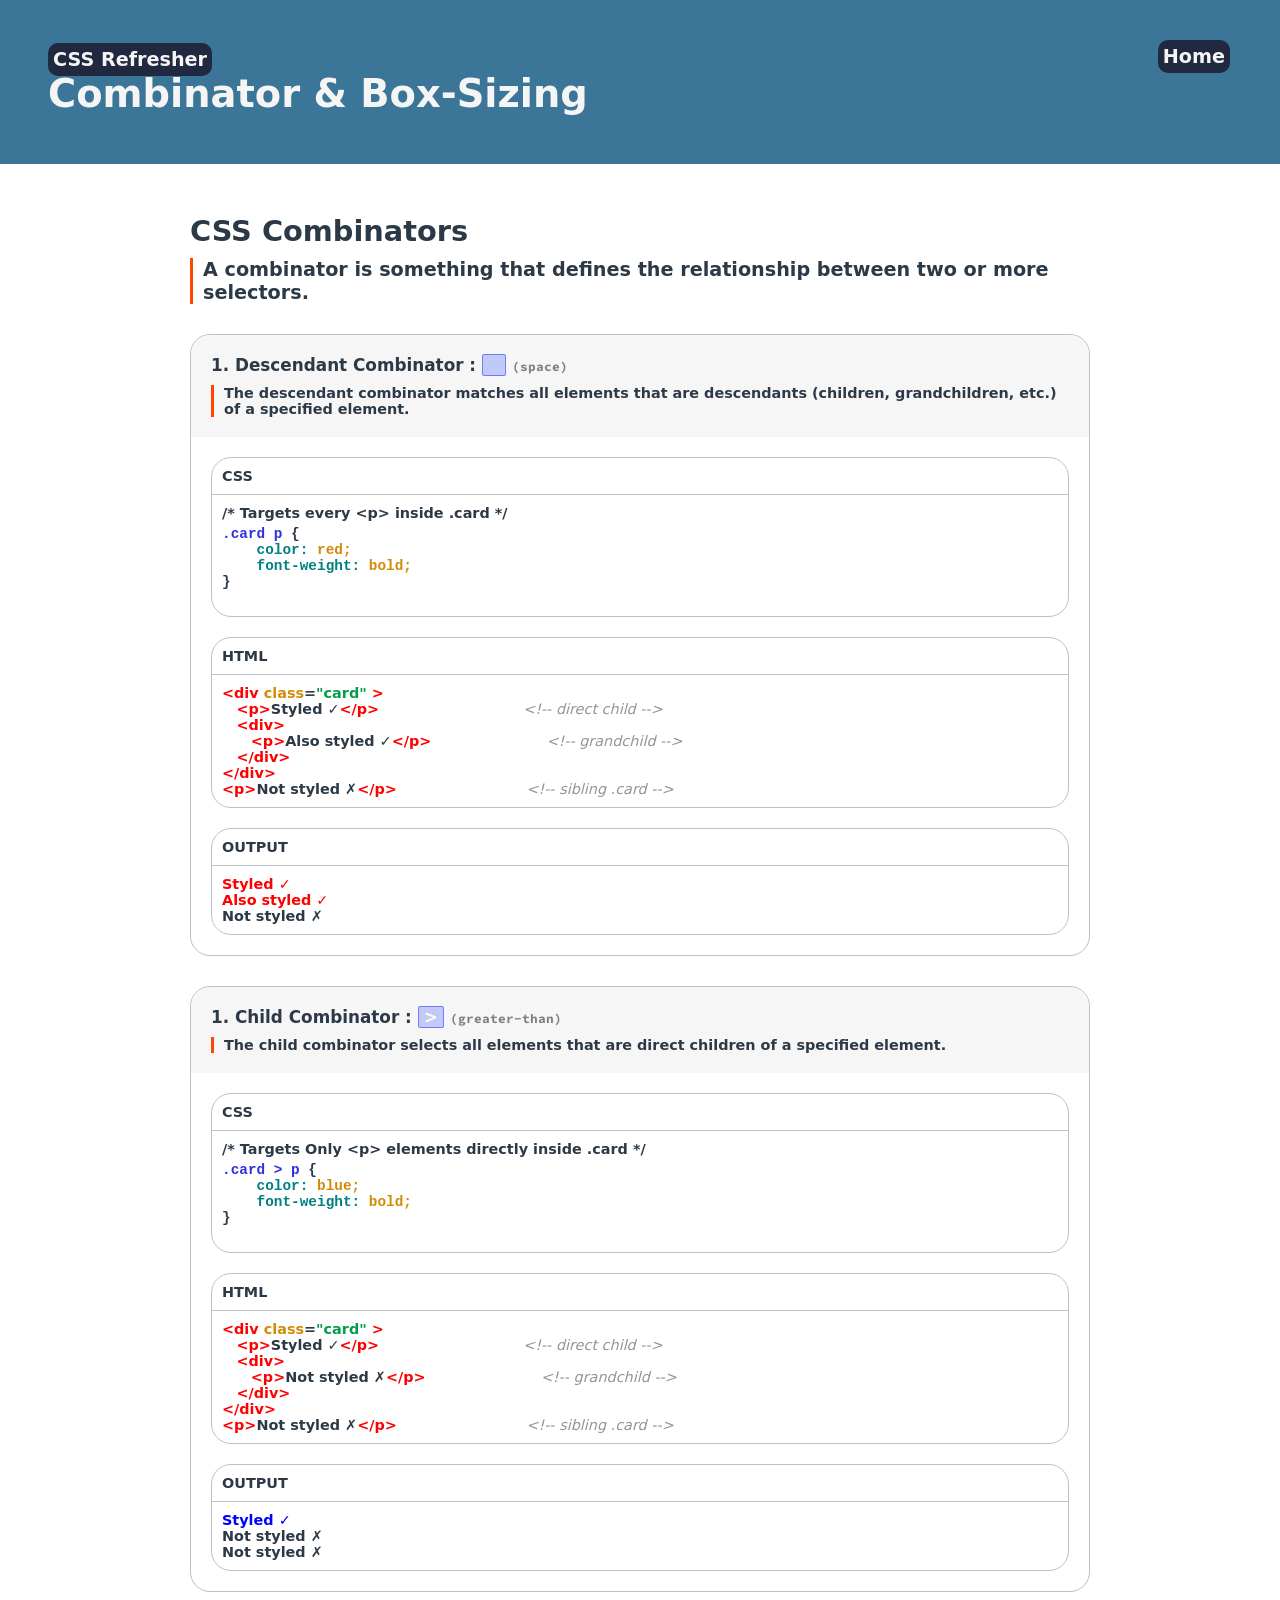
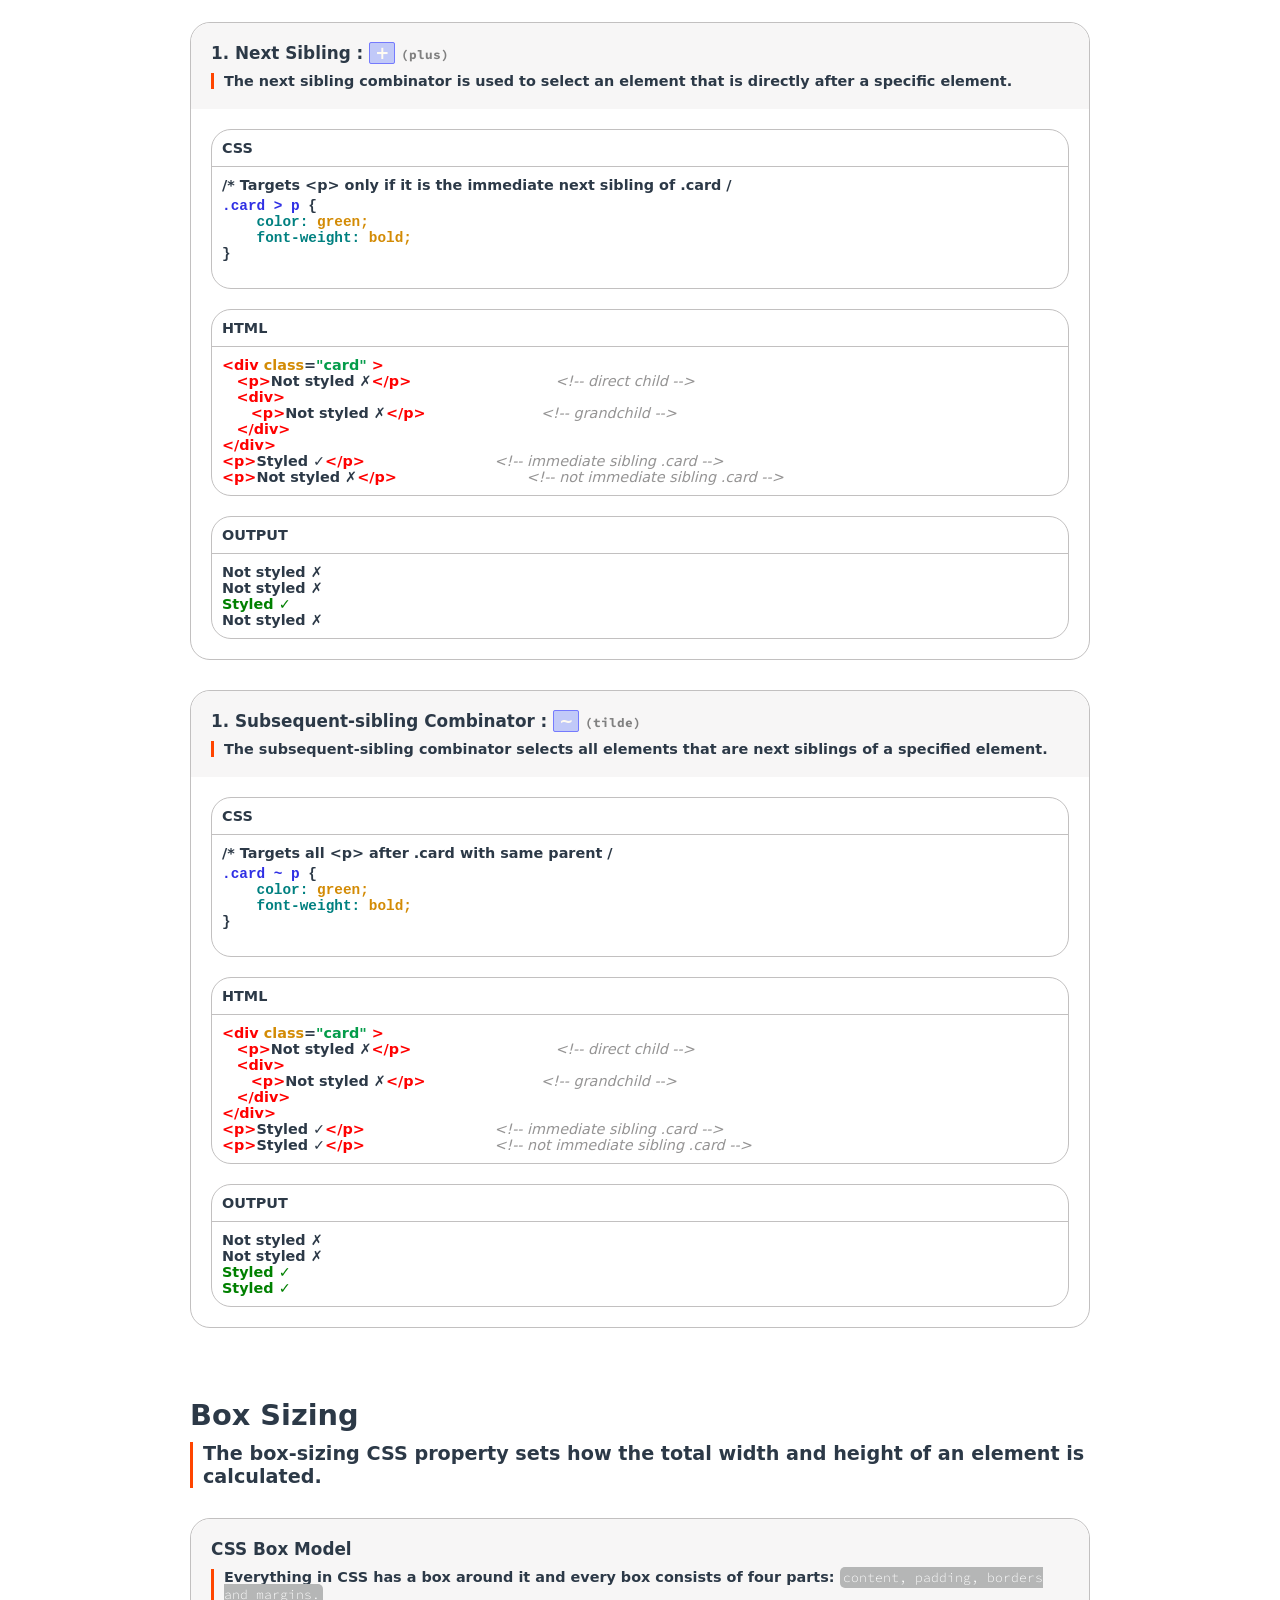
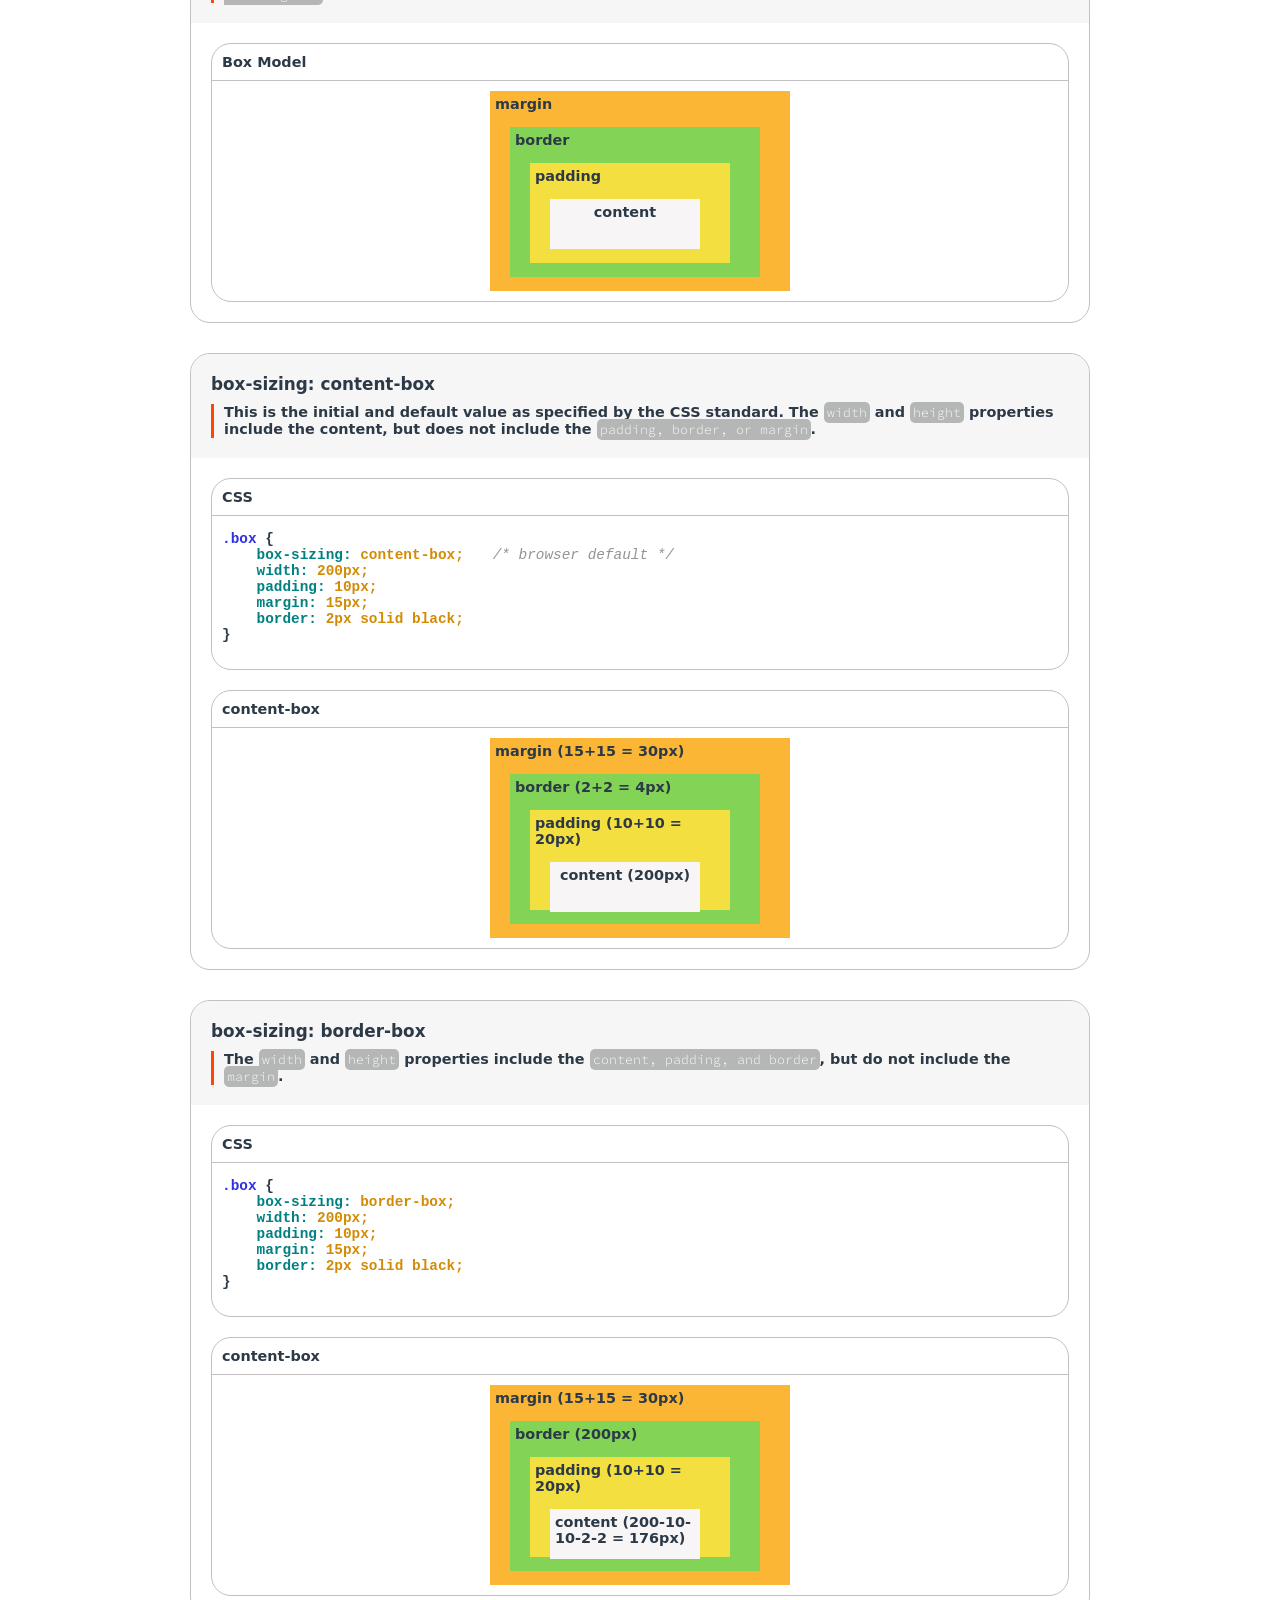
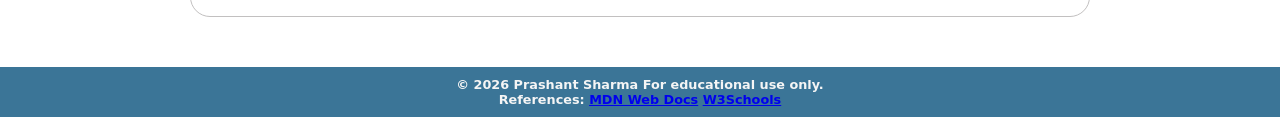
==== Combinator_BoxSizing/cbs_index.html @ 4449575c "Course Repo Starter Code" ====
<!DOCTYPE html>
<html lang="en">
<head>
    <meta charset="UTF-8">
    <meta name="viewport" content="width=device-width, initial-scale=1.0">
    <title>CSS-Refresher</title>
    <link rel="preconnect" href="https://fonts.googleapis.com">
    <link rel="preconnect" href="https://fonts.gstatic.com" crossorigin>
    <link href="https://fonts.googleapis.com/css2?family=Source+Code+Pro:ital,wght@0,200..900;1,200..900&display=swap" rel="stylesheet">
    <link rel="stylesheet" href="css/cbs_styles.css">
</head>
<body>
    <header>
        <div>
            <p><span class="badge">CSS Refresher</span></p>
        </div>
        <h1>Combinator &#38; Box-Sizing</h1>
    </header>

    <div>
        <p id="home-btn" class="badge"><a href="../index.html">Home</a></p>
    </div>

    <main>

        <!-- CSS Combinators -->
        <section>
            <div class="section-title">
                <h2>CSS Combinators</h2>
                <p class="define">
                    A combinator is something that defines the relationship between two or more selectors.
                </p>
            </div>

            <!-- Decendant Combinator -->
            <article class="content">
                <div class="article-title">
                    <h3>1. Descendant Combinator : <span class="symbol">&nbsp;&nbsp;</span> <span class="symbol-name">(space)</span></h3>
                    <p class="define">The descendant combinator matches all elements that are descendants (children, grandchildren, etc.) of a specified element.</p>
                </div>
                
                <div class="example">
                    <p class="example-title">
                        CSS
                    </p>
                    <div class="example-code">
                        <p>/* Targets every &lt;p&gt; inside .card */</p>
                        <pre>
<span class="selector">.card p </span>{
    <span class="prop">color:</span> <span class="val">red;</span>
    <span class="prop">font-weight:</span> <span class="val">bold;</span>
}
                        </pre>
                        

                    </div>
                </div>

                <div class="example">
                    <p class="example-title">
                        HTML
                    </p>
                    <div class="example-code">                        
                        </pre><p><span class="element">&lt;div</span> <span class="cl">class</span>=<span class="cl-val">"card"</span> <span class="element">&gt;</span></p>
                        <p>&emsp;<span class="element">&lt;p&gt;</span>Styled  ✓<span class="element">&lt;/p&gt;</span>&emsp;&emsp;&emsp;&emsp;&emsp;&emsp;&emsp;&emsp;&emsp;&emsp;<span class="cmt">&lt;!-- direct child --&gt;</span></p>
                        <p>&emsp;<span class="element">&lt;div&gt;</span></p>
                        <p>&emsp;&emsp;<span class="element">&lt;p&gt;</span>Also styled ✓<span class="element">&lt;/p&gt;</span>&emsp;&emsp;&emsp;&emsp;&emsp;&emsp;&emsp;&emsp;<span class="cmt">&lt;!-- grandchild --&gt;</span></p>
                        <p>&emsp;<span class="element">&lt;/div&gt;</span></p>
                        <p><span class="element">&lt;/div&gt;</span></p>
                        <span class="element">&lt;p&gt;</span>Not styled ✗<span class="element">&lt;/p&gt;</span>&emsp;&emsp;&emsp;&emsp;&emsp;&emsp;&emsp;&emsp;&emsp;<span class="cmt">&lt;!-- sibling .card --&gt;</span>
                        </pre>
                    </div>
                </div>

                <div class="example output">
                    <p class="example-title">
                        OUTPUT
                    </p>
                    <div class="example-code">                        
                        <p style="color: red; font-weight: bold;">Styled  ✓</p>
                        <p style="color: red; font-weight: bold;">Also styled ✓</p>
                        <p>Not styled ✗</p>
                    </div>
                </div>
            </article>
            
            <!-- Child Combinator -->
            <article class="content">
                <div class="article-title">
                    <h3>1. Child Combinator : <span class="symbol">&gt;</span> <span class="symbol-name">(greater-than)</span></h3>
                    <p class="define">The child combinator selects all elements that are direct children of a specified element.</p>
                </div>
                
                <div class="example">
                    <p class="example-title">
                        CSS
                    </p>
                    <div class="example-code">
                        <p>/* Targets Only &lt;p&gt; elements directly inside .card */</p>
                        <pre>
<span class="selector">.card &gt; p</span> {
    <span class="prop">color:</span> <span class="val">blue;</span>
    <span class="prop">font-weight:</span> <span class="val">bold;</span>
}
                        </pre>
                        

                    </div>
                </div>

                <div class="example">
                    <p class="example-title">
                        HTML
                    </p>
                    <div class="example-code">                        
                        </pre><p><span class="element">&lt;div</span> <span class="cl">class</span>=<span class="cl-val">"card"</span> <span class="element">&gt;</span></p>
                        <p>&emsp;<span class="element">&lt;p&gt;</span>Styled  ✓<span class="element">&lt;/p&gt;</span>&emsp;&emsp;&emsp;&emsp;&emsp;&emsp;&emsp;&emsp;&emsp;&emsp;<span class="cmt">&lt;!-- direct child --&gt;</span></p>
                        <p>&emsp;<span class="element">&lt;div&gt;</span></p>
                        
                        <p>&emsp;&emsp;<span class="element">&lt;p&gt;</span>Not styled ✗<span class="element">&lt;/p&gt;</span>&emsp;&emsp;&emsp;&emsp;&emsp;&emsp;&emsp;&emsp;<span class="cmt">&lt;!-- grandchild --&gt;</span></p>
                        <p>&emsp;<span class="element">&lt;/div&gt;</span></p>
                        <p><span class="element">&lt;/div&gt;</span></p>
                        <span class="element">&lt;p&gt;</span>Not styled ✗<span class="element">&lt;/p&gt;</span>&emsp;&emsp;&emsp;&emsp;&emsp;&emsp;&emsp;&emsp;&emsp;<span class="cmt">&lt;!-- sibling .card --&gt;</span>
                        </pre>
                    </div>
                </div>

                <div class="example output">
                    <p class="example-title">
                        OUTPUT
                    </p>
                    <div class="example-code">                        
                        <p style="color: blue; font-weight: bold;">Styled  ✓</p>
                        <p>Not styled ✗</p>
                        <p>Not styled ✗</p>
                    </div>
                </div>
            </article>


            <!-- Next Sibling -->
            <article class="content">
                <div class="article-title">
                    <h3>1. Next Sibling : <span class="symbol">&#43;</span> <span class="symbol-name">(plus)</span></h3>
                    <p class="define">The next sibling combinator is used to select an element that is directly after a specific element.</p>
                </div>
                
                <div class="example">
                    <p class="example-title">
                        CSS
                    </p>
                    <div class="example-code">
                        <p>/* Targets &lt;p&gt; only if it is the immediate next sibling of .card /</p>
                        
                        <pre>
<span class="selector">.card &gt; p</span> {
    <span class="prop">color:</span> <span class="val">green;</span>
    <span class="prop">font-weight:</span> <span class="val">bold;</span>
}
                        </pre>
                        

                    </div>
                </div>

                <div class="example">
                    <p class="example-title">
                        HTML
                    </p>
                    <div class="example-code">                        
                        </pre><p><span class="element">&lt;div</span> <span class="cl">class</span>=<span class="cl-val">"card"</span> <span class="element">&gt;</span></p>
                        <p>&emsp;<span class="element">&lt;p&gt;</span>Not styled ✗<span class="element">&lt;/p&gt;</span>&emsp;&emsp;&emsp;&emsp;&emsp;&emsp;&emsp;&emsp;&emsp;&emsp;<span class="cmt">&lt;!-- direct child --&gt;</span></p>
                        <p>&emsp;<span class="element">&lt;div&gt;</span></p>
                        
                        <p>&emsp;&emsp;<span class="element">&lt;p&gt;</span>Not styled ✗<span class="element">&lt;/p&gt;</span>&emsp;&emsp;&emsp;&emsp;&emsp;&emsp;&emsp;&emsp;<span class="cmt">&lt;!-- grandchild --&gt;</span></p>
                        <p>&emsp;<span class="element">&lt;/div&gt;</span></p>
                        <p><span class="element">&lt;/div&gt;</span></p>
                        <p><span class="element">&lt;p&gt;</span>Styled  ✓<span class="element">&lt;/p&gt;</span>&emsp;&emsp;&emsp;&emsp;&emsp;&emsp;&emsp;&emsp;&emsp;<span class="cmt">&lt;!-- immediate sibling .card --&gt;</span></p>
                        <p><span class="element">&lt;p&gt;</span>Not styled ✗<span class="element">&lt;/p&gt;</span>&emsp;&emsp;&emsp;&emsp;&emsp;&emsp;&emsp;&emsp;&emsp;<span class="cmt">&lt;!-- not immediate sibling .card --&gt;</span></p>
                        </pre>
                    </div>
                </div>

                <div class="example output">
                    <p class="example-title">
                        OUTPUT
                    </p>
                    <div class="example-code">                        
                        <p>Not styled ✗</p>
                        <p>Not styled ✗</p>
                        <p style="color: green; font-weight: bold;">Styled  ✓</p>
                        <p>Not styled ✗</p>
                    </div>
                </div>
            </article>


            <!-- Subsequent Sibling -->
            <article class="content">
                <div class="article-title">
                    <h3>1. Subsequent-sibling Combinator : <span class="symbol">&#126;</span> <span class="symbol-name">(tilde)</span></h3>
                    <p class="define">The subsequent-sibling combinator selects all elements that are next siblings of a specified element.</p>
                </div>
                
                <div class="example">
                    <p class="example-title">
                        CSS
                    </p>
                    <div class="example-code">
                        <p>/* Targets all &lt;p&gt; after .card with same parent /</p>
                        
                        <pre>
<span class="selector">.card &#126; p</span> {
    <span class="prop">color:</span> <span class="val">green;</span>
    <span class="prop">font-weight:</span> <span class="val">bold;</span>
}
                        </pre>
                        

                    </div>
                </div>

                <div class="example">
                    <p class="example-title">
                        HTML
                    </p>
                    <div class="example-code">                        
                        </pre><p><span class="element">&lt;div</span> <span class="cl">class</span>=<span class="cl-val">"card"</span> <span class="element">&gt;</span></p>
                        <p>&emsp;<span class="element">&lt;p&gt;</span>Not styled ✗<span class="element">&lt;/p&gt;</span>&emsp;&emsp;&emsp;&emsp;&emsp;&emsp;&emsp;&emsp;&emsp;&emsp;<span class="cmt">&lt;!-- direct child --&gt;</span></p>
                        <p>&emsp;<span class="element">&lt;div&gt;</span></p>
                        
                        <p>&emsp;&emsp;<span class="element">&lt;p&gt;</span>Not styled ✗<span class="element">&lt;/p&gt;</span>&emsp;&emsp;&emsp;&emsp;&emsp;&emsp;&emsp;&emsp;<span class="cmt">&lt;!-- grandchild --&gt;</span></p>
                        <p>&emsp;<span class="element">&lt;/div&gt;</span></p>
                        <p><span class="element">&lt;/div&gt;</span></p>
                        <p><span class="element">&lt;p&gt;</span>Styled  ✓<span class="element">&lt;/p&gt;</span>&emsp;&emsp;&emsp;&emsp;&emsp;&emsp;&emsp;&emsp;&emsp;<span class="cmt">&lt;!-- immediate sibling .card --&gt;</span></p>
                        <p><span class="element">&lt;p&gt;</span>Styled  ✓<span class="element">&lt;/p&gt;</span>&emsp;&emsp;&emsp;&emsp;&emsp;&emsp;&emsp;&emsp;&emsp;<span class="cmt">&lt;!-- not immediate sibling .card --&gt;</span></p>
                        </pre>
                    </div>
                </div>

                <div class="example output">
                    <p class="example-title">
                        OUTPUT
                    </p>
                    <div class="example-code">                        
                        <p>Not styled ✗</p>
                        <p>Not styled ✗</p>
                        <p style="color: green; font-weight: bold;">Styled  ✓</p>
                        <p style="color: green; font-weight: bold;">Styled  ✓</p>
                    </div>
                </div>
            </article>
        </section>

        <!-- Box Sizing -->
         <section>
            <div class="section-title">
                <h2>Box Sizing</h2>
                <p class="define">
                    The box-sizing CSS property sets how the total width and height of an element is calculated.
                </p>
            </div>

            <!-- Box Model -->
            <article class="content">
                <div class="article-title">
                    <h3>CSS Box Model</h3>
                    <p class="define">Everything in CSS has a box around it and every box consists of four parts: <span class="code">content, padding, borders and margins.</span></p>
                </div>

                <div class="example">
                    <p class="example-title">
                        Box Model
                    </p>
                    <div class="example-code">
                        <div style="width: fit-content; margin: auto;">
                            <div style="background-color: rgb(251, 182, 54); width: 300px; height: 200px; padding: 5px ;z-index: 0;">
                                <p>margin</p>
                                <div style="background-color: rgb(130, 211, 86); width: 250px; padding: 5px; height: 150px; margin: 15px; z-index: 10">
                                    <p>border</p>
                                    <div style="background-color: rgb(244, 223, 65); width: 200px; padding: 5px; height: 100px; margin: 15px; z-index: 20">
                                        <p>padding</p>
                                        <div style="background-color: rgb(247, 245, 245); width: 150px; padding: 5px; height: 50px; margin: 15px; z-index: 30">
                                            <p style="width: fit-content; margin: auto;">content</p>
                                        </div>
                                    </div>
                                </div>
                            </div>
                        </div>
                        
                    </div>
                </div>
            </article>


            <!-- Box Sizing: Content Box -->
            <article class="content">
                <div class="article-title">
                    <h3>box-sizing: content-box</h3>
                    <p class="define">This is the initial and default value as specified by the CSS standard. The <span class="code">width</span> and <span class="code">height</span> properties include the content, but does not include the <span class="code">padding, border, or margin</span>.</span></p>
                </div>

                <div class="example">
                    <p class="example-title">
                        CSS
                    </p>
                    <div class="example-code">
                        <pre>
<span class="selector">.box</span> {
    <span class="prop">box-sizing:</span> <span class="val">content-box;</span>&emsp;&emsp;<span class="cmt">/* browser default */</span>
    <span class="prop">width:</span> <span class="val">200px;</span>
    <span class="prop">padding:</span> <span class="val">10px;</span>
    <span class="prop">margin:</span> <span class="val">15px;</span>
    <span class="prop">border:</span> <span class="val">2px solid black;</span>
}
                        </pre>
                        

                    </div>
                </div>

                <div class="example">
                    <p class="example-title">
                        content-box
                    </p>
                    <div class="example-code">
                        <div style="width: fit-content; margin: auto;">
                            <div style="background-color: rgb(251, 182, 54); width: 300px; height: 200px; padding: 5px ;z-index: 0;">
                                <p>margin (15+15 = 30px)</p>
                                <div style="background-color: rgb(130, 211, 86); width: 250px; padding: 5px; height: 150px; margin: 15px; z-index: 10">
                                    <p>border (2+2 = 4px)</p>
                                    <div style="background-color: rgb(244, 223, 65); width: 200px; padding: 5px; height: 100px; margin: 15px; z-index: 20">
                                        <p>padding (10+10 = 20px)</p>
                                        <div style="background-color: rgb(247, 245, 245); width: 150px; padding: 5px; height: 50px; margin: 15px; z-index: 30">
                                            <p style="width: fit-content; margin: auto;">content (200px)</span></p>
                                        </div>
                                    </div>
                                </div>
                            </div>
                        </div>
                        
                    </div>
                </div>
            </article>


            <!-- Box Sizing: Border Box -->
            <article class="content">
                <div class="article-title">
                    <h3>box-sizing: border-box</h3>
                    <p class="define">The <span class="code">width</span> and <span class="code">height</span> properties include the <span class="code">content, padding, and border</span>, but do not include the <span class="code">margin</span>.</p>
                </div>

                <div class="example">
                    <p class="example-title">
                        CSS
                    </p>
                    <div class="example-code">
                        <pre>
<span class="selector">.box</span> {
    <span class="prop">box-sizing:</span> <span class="val">border-box;</span></span>
    <span class="prop">width:</span> <span class="val">200px;</span>
    <span class="prop">padding:</span> <span class="val">10px;</span>
    <span class="prop">margin:</span> <span class="val">15px;</span>
    <span class="prop">border:</span> <span class="val">2px solid black;</span>
}
                        </pre>
                        

                    </div>
                </div>
                
                <div class="example">
                    <p class="example-title">
                        content-box
                    </p>
                    <div class="example-code">
                        <div style="width: fit-content; margin: auto;">
                            <div style="background-color: rgb(251, 182, 54); width: 300px; height: 200px; padding: 5px ;z-index: 0;">
                                <p>margin (15+15 = 30px)</p>
                                <div style="background-color: rgb(130, 211, 86); width: 250px; padding: 5px; height: 150px; margin: 15px; z-index: 10">
                                    <p>border (200px)</p>
                                    <div style="background-color: rgb(244, 223, 65); width: 200px; padding: 5px; height: 100px; margin: 15px; z-index: 20">
                                        <p>padding (10+10 = 20px)</p>
                                        <div style="background-color: rgb(247, 245, 245); width: 150px; padding: 5px; height: 50px; margin: 15px; z-index: 30">
                                            <p style="width: fit-content; margin: auto;">content (200-10-10-2-2 = 176px)</span></p>
                                        </div>
                                    </div>
                                </div>
                            </div>
                        </div>
                        
                    </div>
                </div>
            </article>
         </section>
    </main>

    <footer>
        <p>&copy; 2026 Prashant Sharma For educational use only.</p>
        <nav class="footer-links">
            <span>References:</span>
            <a href="https://developer.mozilla.org" target="_blank" rel="noopener">MDN Web Docs</a>
            <a href="https://www.w3schools.com" target="_blank" rel="noopener">W3Schools</a>
        </nav>
    </footer>
</body>
</html>
---- Combinator_BoxSizing/css/cbs_styles.css ----
:root {
    --bg: #FFF;
    --dark-txt: #2C3947;
    --dark-bg: #3B7597;
    --light-txt: #F5F5F5;
    --border: #202940;
    --symbol-bg: #c1c9f8;
    --symbol-border: #6368ffce;
    --symbol: #FFFBF1;
    --code-font: "Source Code Pro", monospace;
    --art-border: #c2c0c0;
}

/* Reset default styling */

 *, *::before, *::after { 
    box-sizing: border-box; 
    margin: 0; 
    padding: 0; 
}

body {
    background-color: var(--bg);
    color: var(--dark-txt);
    font-family: system-ui, -apple-system, BlinkMacSystemFont, 'Segoe UI', Roboto, Oxygen, Ubuntu, Cantarell, 'Open Sans', 'Helvetica Neue', sans-serif;
    font-weight: 600;
    font-size: 1.2rem;
}

header {
    padding: 3rem;
    background-color: var(--dark-bg);
    color: var(--light-txt)
}

.badge {
    background-color: #202940;
    color: var(--light-txt);
    padding: 5px;
    border-radius: 10px;
}

p#home-btn {
    background-color: #202940;
    color: var(--light-txt);
    padding: 5px;
    border-radius: 10px;
    position: absolute;
    width: fit-content;
    top: 40px;
    right: 50px;
}

p#home-btn a {
    color: var(--light-txt);
    text-decoration: none;
}


main {
    max-width: 960px;
    margin: 0 auto; 
}

section {
    padding: 20px;
    margin: 30px 10px;
    /* border: 1px solid var(--border);
    border-radius: 20px; */
}

.define {
    border-left: 0.2rem solid orangered;
    padding-left: 10px;
    margin-top: 10px
}

.symbol {
    background-color: var(--symbol-bg);
    border: 1px solid var(--symbol-border);
    padding: 0 5px;
    border-radius: 2px;
    color: var(--symbol)
}

.symbol-name {
    font-size: 0.8rem;
    color: grey;
    font-family: var(--code-font);
}

article {
    /* padding: 10px 15px; */
    border: 1px solid var(--art-border);
    margin-top: 30px;
    border-radius: 20px;
    font-size: 0.9rem;
}

pre {
    margin-top: 5px
}

.article-title {
    background-color: #f7f6f6;
    padding: 20px;
    border-top-left-radius: 20px;
    border-top-right-radius: 20px;
}

.example {
    margin: 20px;
    border: 1px solid var(--art-border); 
    border-radius: 20px;
}

.example-title {
    border-bottom: 1px solid var(--art-border);
    padding: 10px
}

.example-code {
    padding: 10px
}

.selector {
    color: #2F2FE4
}

.prop {
    color: teal
}

.val {
    color: rgb(211, 139, 5)
}

.element {
    color: red
}

.cl {
    color: rgb(211, 139, 5)
}

.cl-val {
    color: rgb(4, 156, 74)
}

.cmt {
    color: rgb(149, 148, 148);
    font-style: italic;
    font-weight: 400;
}

.code {
    background-color: #b5b6b6;
    color: #fff;
    padding: 2px 3px;
    border-radius: 5px;
    font-family: var(--code-font);
    font-weight: 300;
    font-size: 0.9em;
}

footer {
    background-color: var(--dark-bg);
    color: var(--light-txt);
    font-size: 0.8rem;
    display: flex;
    justify-content: center;
    align-items: center;
    flex-direction: column;
    padding: 10px 0;
}
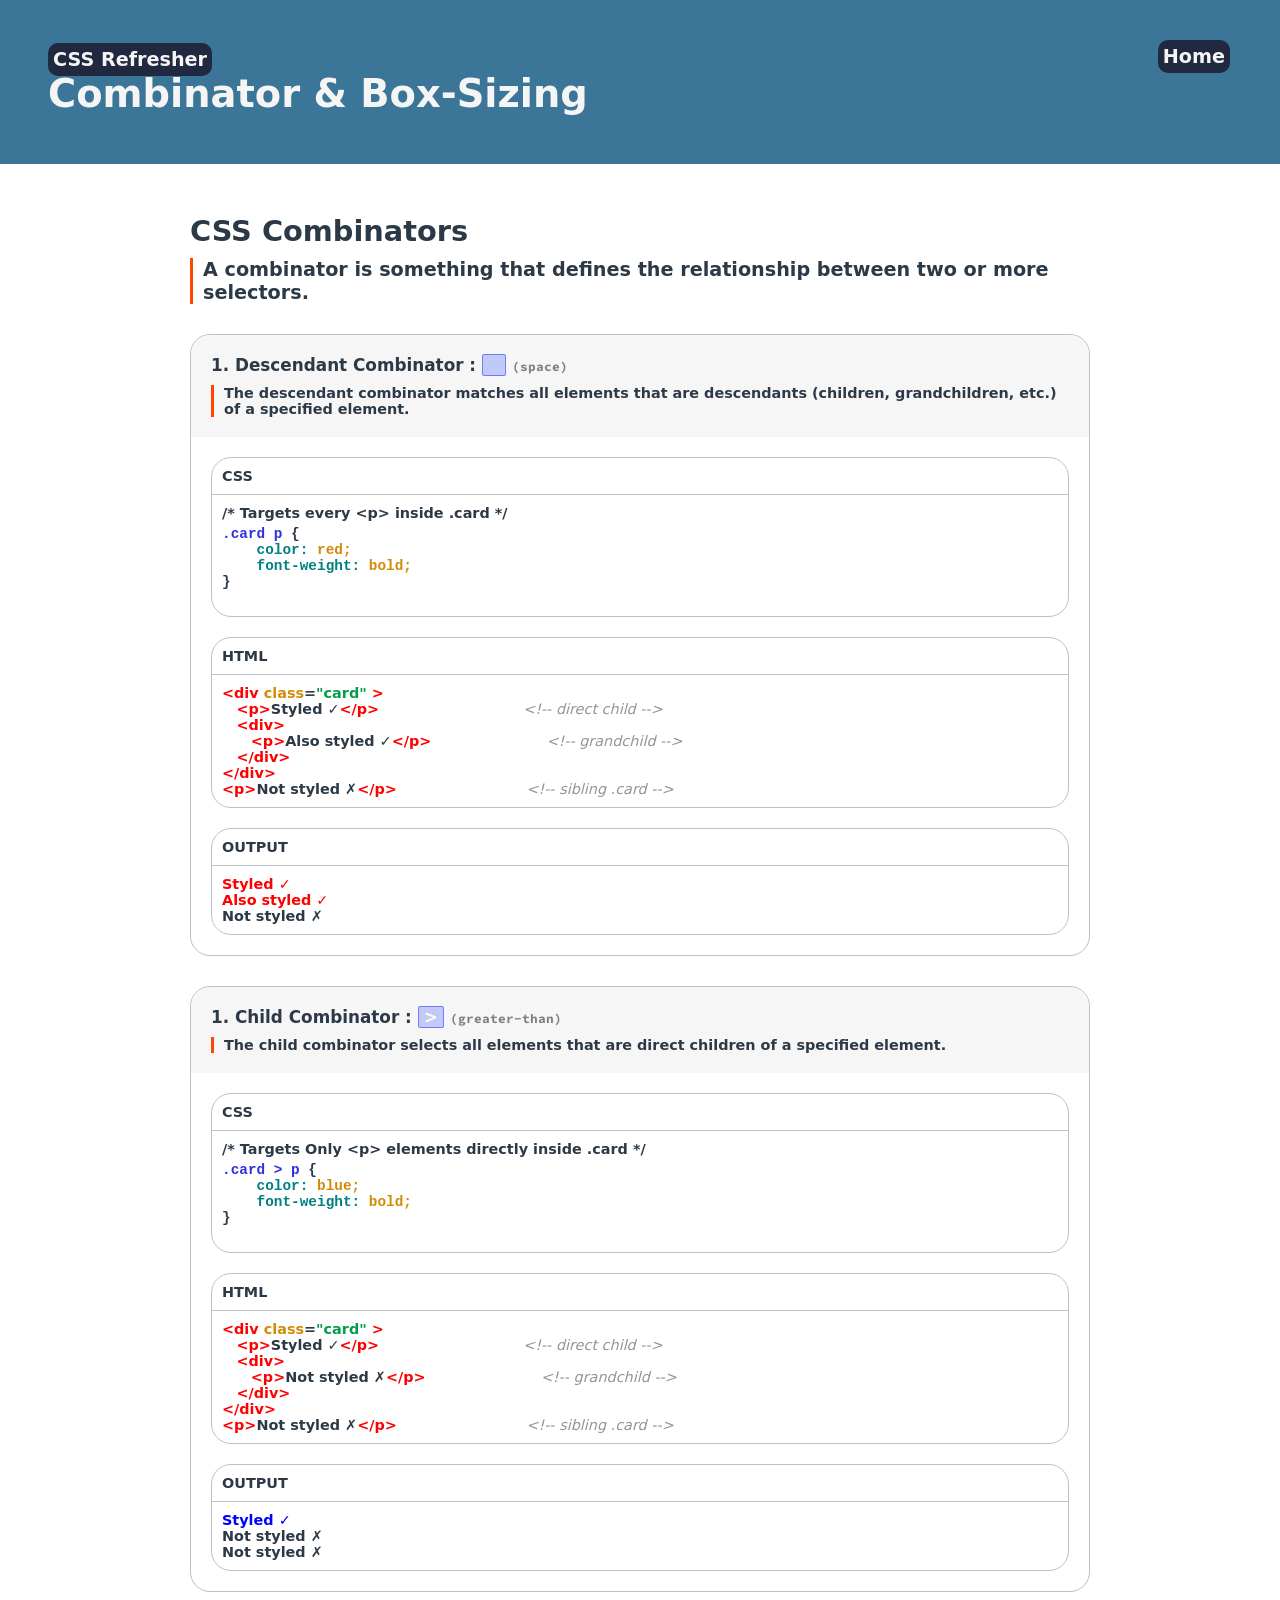
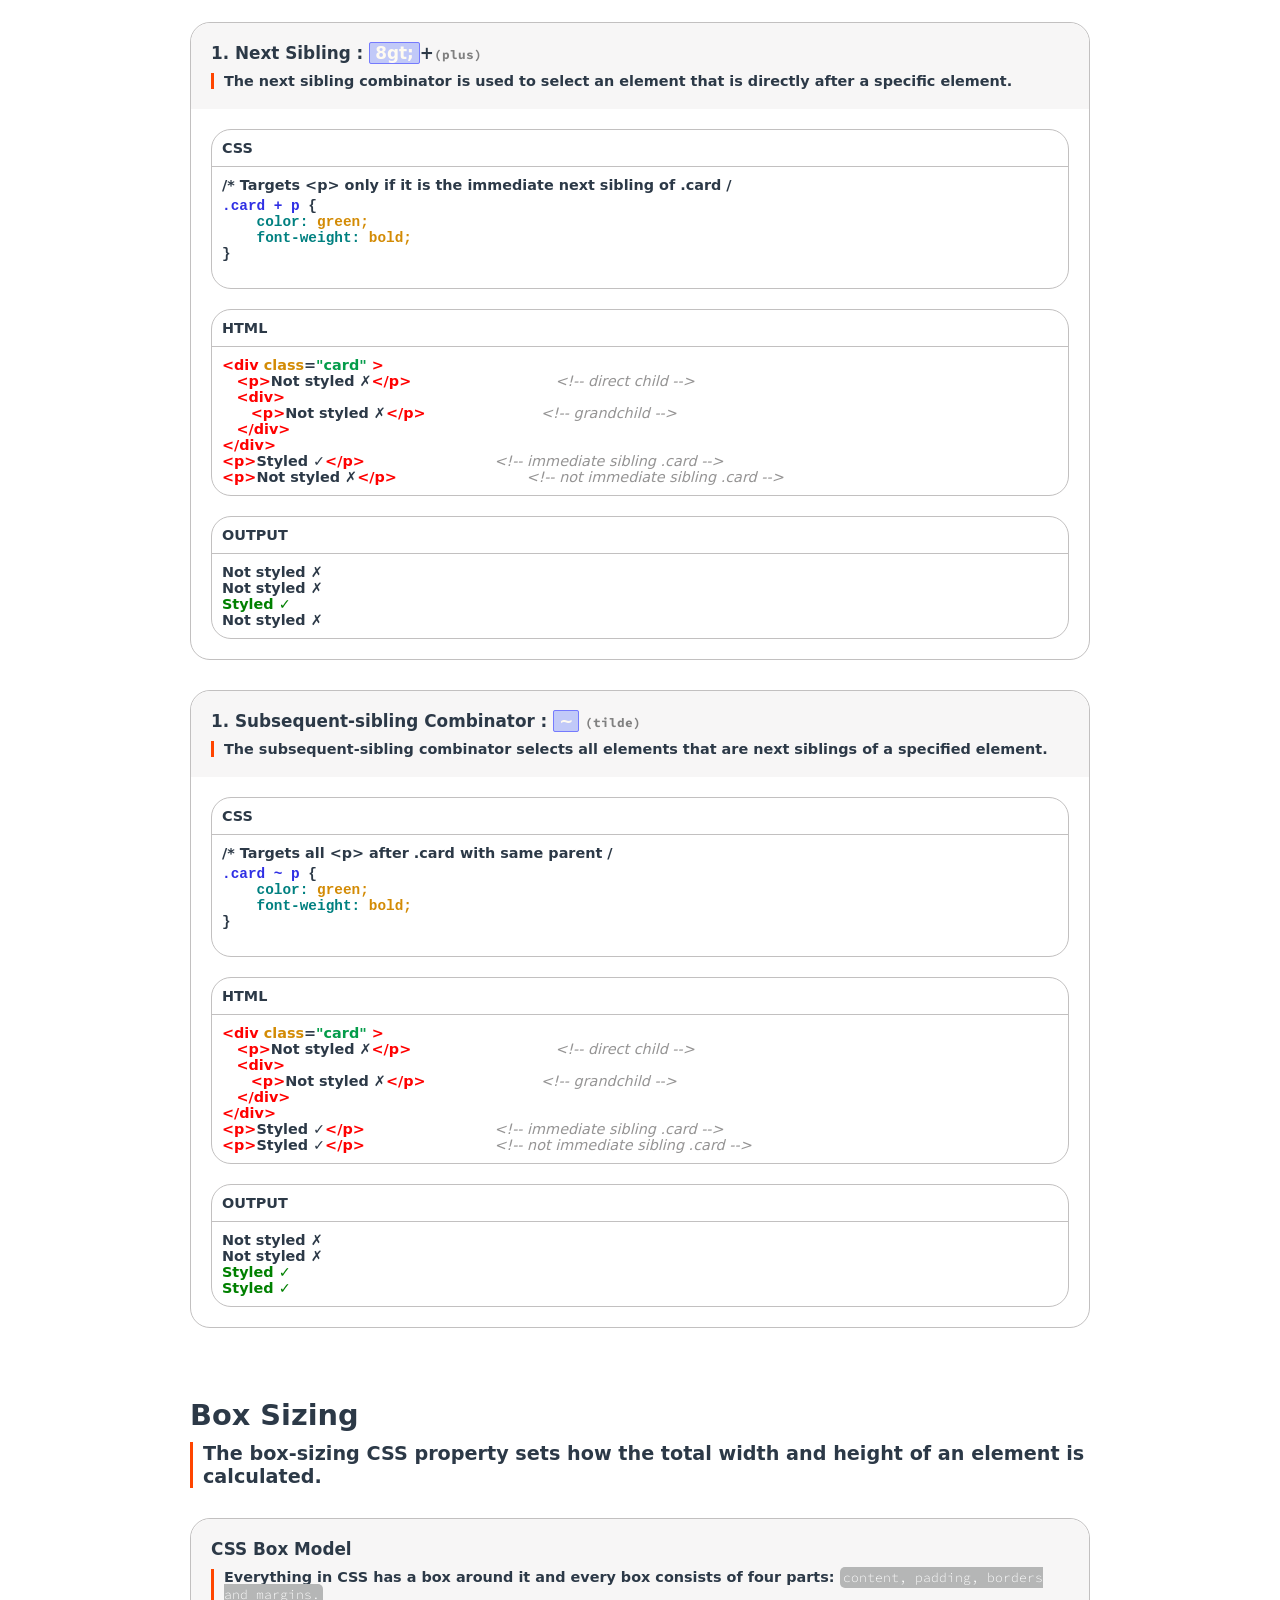
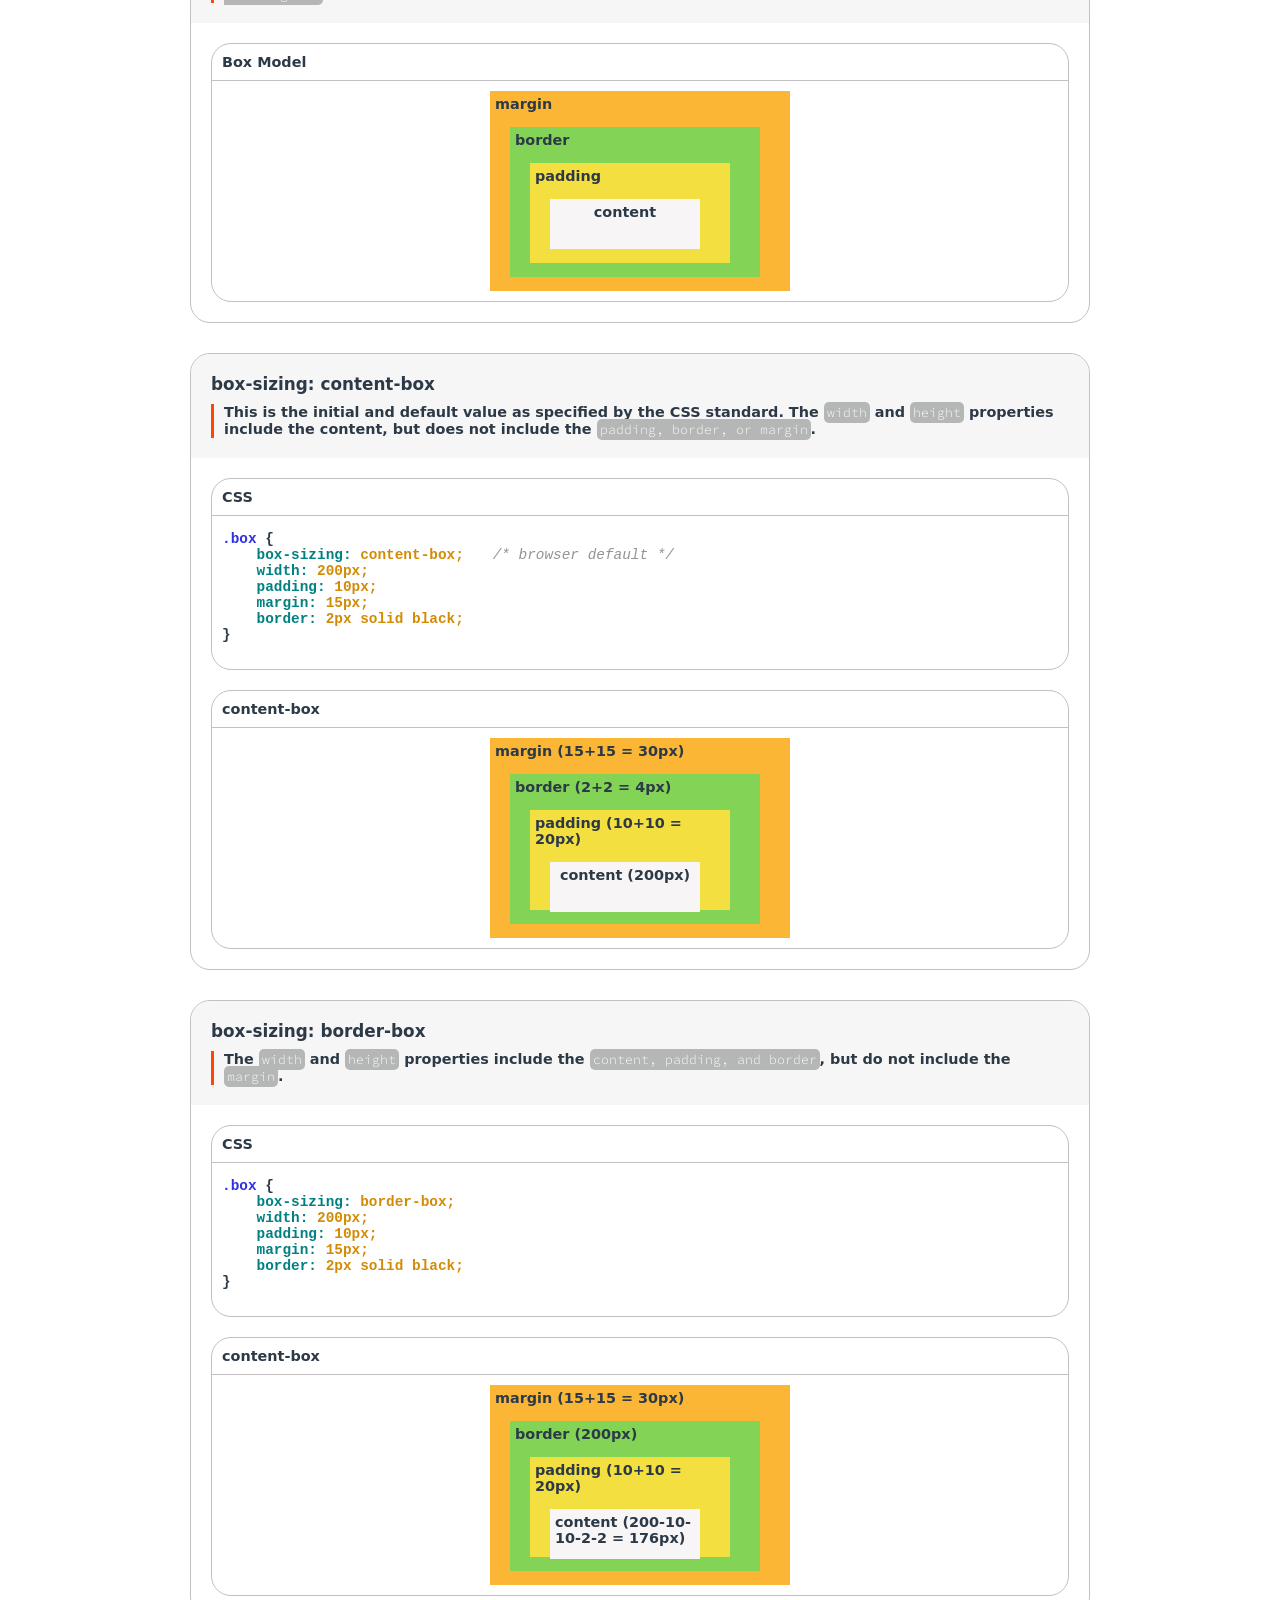
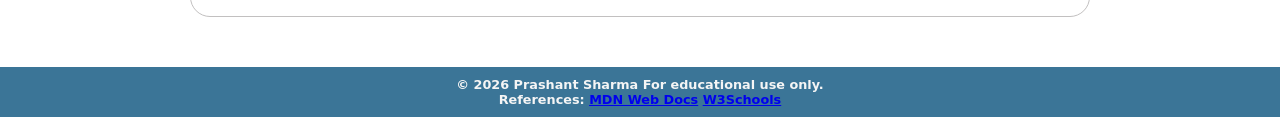
==== commit 65c85f10: "Update cbs_index.html" ====
--- a/Combinator_BoxSizing/cbs_index.html
+++ b/Combinator_BoxSizing/cbs_index.html
@@ -141,7 +141,7 @@
             <!-- Next Sibling -->
             <article class="content">
                 <div class="article-title">
-                    <h3>1. Next Sibling : <span class="symbol">&#43;</span> <span class="symbol-name">(plus)</span></h3>
+                    <h3>1. Next Sibling : <span class="symbol">8gt;</span>+<span class="symbol-name">(plus)</span></h3>
                     <p class="define">The next sibling combinator is used to select an element that is directly after a specific element.</p>
                 </div>
                 
@@ -153,7 +153,7 @@
                         <p>/* Targets &lt;p&gt; only if it is the immediate next sibling of .card /</p>
                         
                         <pre>
-<span class="selector">.card &gt; p</span> {
+<span class="selector">.card + p</span> {
     <span class="prop">color:</span> <span class="val">green;</span>
     <span class="prop">font-weight:</span> <span class="val">bold;</span>
 }
